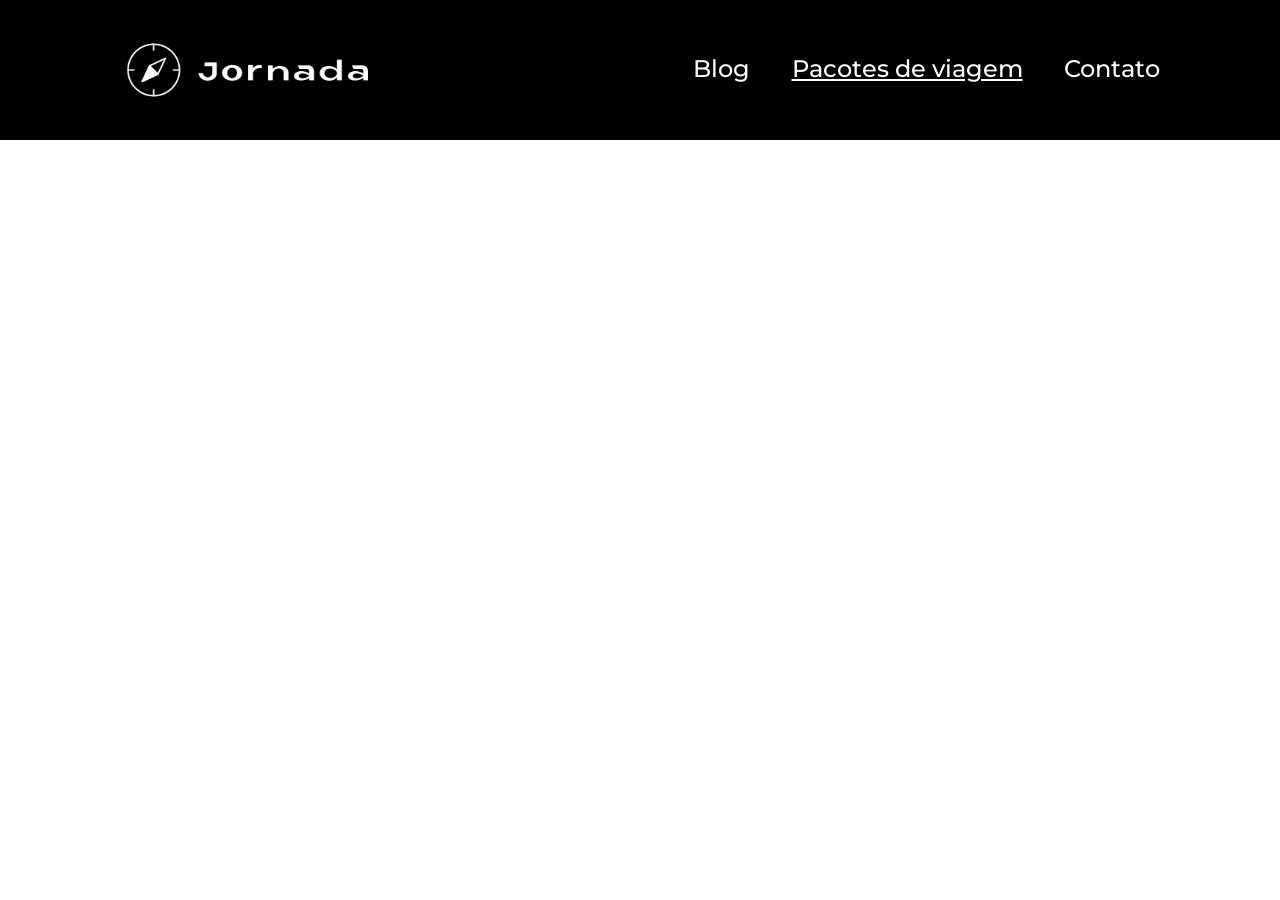
==== pacotes.html @ 5334e948 "adiciona html e header do pacotes de viagens" ====
<!doctype html>
<html lang="pt-br">

<head>
  <meta charset="UTF-8" />
  <meta name="viewport" content="width=device-width, initial-scale=1.0" />
  <meta name="description" content="Jornada Viagens, uma agência apaixonada por criar viagens inesquecíveis">
  <meta name="og:title" content="Jornada Viagens">
  <meta name="og:description" content="Jornada Viagens, uma agência apaixonada por criar viagens inesquecíveis">
  <meta name="og:image" content="https://cdbr4zil.github.io/jornada-viagens/img/logo-jornada-tagline.png">
  <meta name="og:type" content="website">
  <meta name="og:url" content="https://cdbr4zil.github.io/jornada-viagens/">
  <link rel="icon" href="favicon.svg" type="xml/svg" />
  <link rel="stylesheet" href="css/style.css" />
  <title>Jornada Viagens</title>
</head>
<body>
    <header>
    <a class="logo" href="index.html" title="Voltar para a página inicial">
      <img class="img-mobile" src="img/bussola-branca-jornada.svg"
        alt="Bussola do logo Jornada Viagens na cor branca" />
      <img class="img-desktop" src="img/logo-branco-jornada-viagem.svg" alt="Logo Jornada Viagens na cor branca" />
    </a>
    <div class="navigation-menu">
      <label for="menu">
        <img src="img/menu.svg" alt="menu" />
      </label>
      <!--Esse input pode ser substituido depois por JS-->
      <input id="menu" type="checkbox" hidden />
      <nav>
        <ul class="list-link">
          <li>
            <a href="blog.html" target="_blank" title="Acessar Blog">Blog</a>
          </li>
          <li>
            <a class="pacotes" href="pacotes.html" target="_blank" title="Acessar Pacotes de Viagem">Pacotes de viagem</a>
          </li>
          <li>
            <a href="contato.html" target="_blank" title="Acessar Contato">Contato</a>
          </li>
        </ul>
      </nav>
    </div>
  </header>
</body>
</html>
---- css/style.css ----
@import url(global.css);
@import url(header.css);
@import url(hero.css);
@import url(offers.css);
@import url(category.css);
@import url(destionation.css);
@import url(payments.css);
@import url(testimonials.css);
@import url(footer.css);
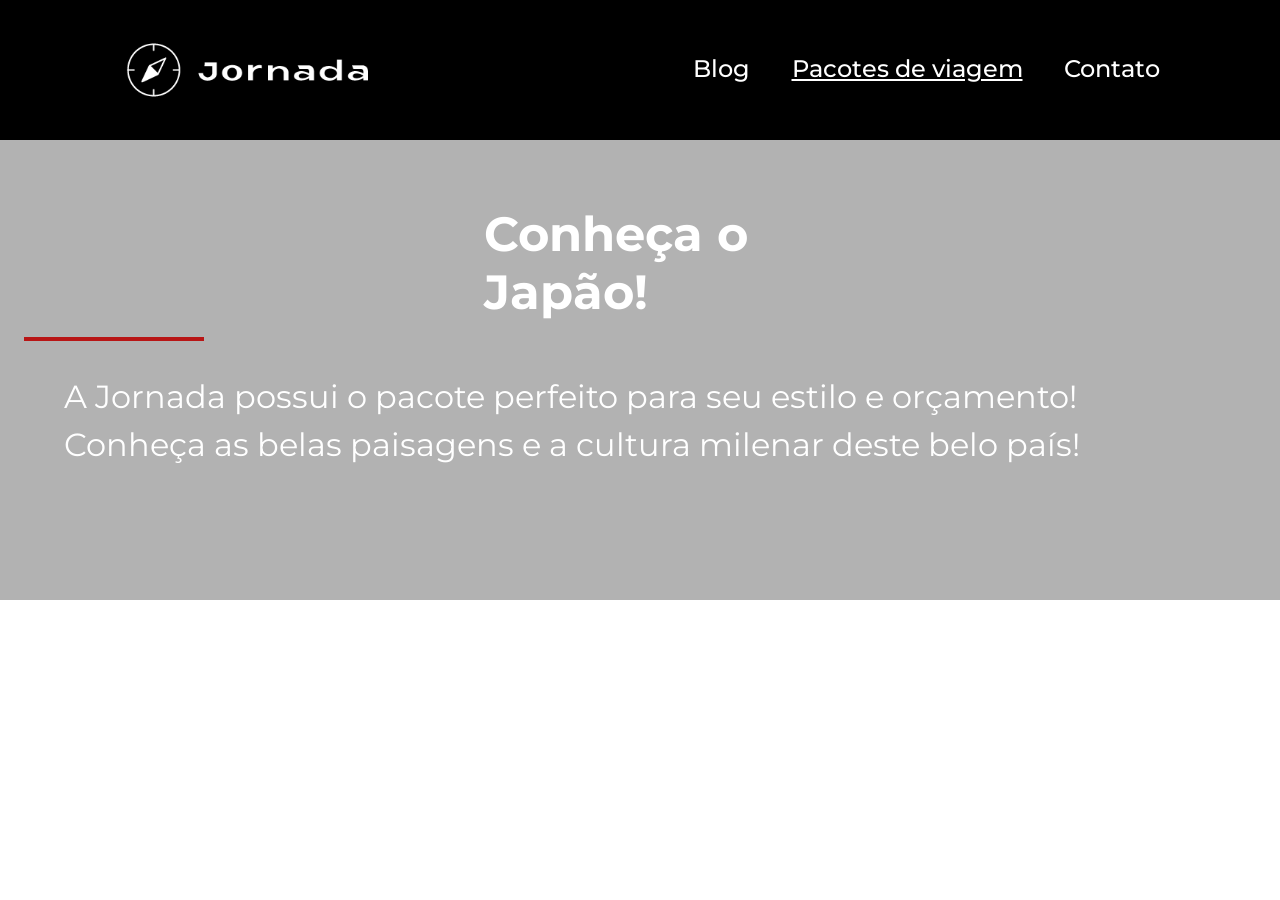
==== commit f97385a8: "finaliza o hero pa pagina de pacotes" ====
--- a/pacotes.html
+++ b/pacotes.html
@@ -2,45 +2,62 @@
 <html lang="pt-br">
 
 <head>
-  <meta charset="UTF-8" />
-  <meta name="viewport" content="width=device-width, initial-scale=1.0" />
-  <meta name="description" content="Jornada Viagens, uma agência apaixonada por criar viagens inesquecíveis">
-  <meta name="og:title" content="Jornada Viagens">
-  <meta name="og:description" content="Jornada Viagens, uma agência apaixonada por criar viagens inesquecíveis">
-  <meta name="og:image" content="https://cdbr4zil.github.io/jornada-viagens/img/logo-jornada-tagline.png">
-  <meta name="og:type" content="website">
-  <meta name="og:url" content="https://cdbr4zil.github.io/jornada-viagens/">
-  <link rel="icon" href="favicon.svg" type="xml/svg" />
-  <link rel="stylesheet" href="css/style.css" />
-  <title>Jornada Viagens</title>
+    <meta charset="UTF-8" />
+    <meta name="viewport" content="width=device-width, initial-scale=1.0" />
+    <meta name="description" content="Jornada Viagens, uma agência apaixonada por criar viagens inesquecíveis">
+    <meta name="og:title" content="Jornada Viagens">
+    <meta name="og:description" content="Jornada Viagens, uma agência apaixonada por criar viagens inesquecíveis">
+    <meta name="og:image" content="https://cdbr4zil.github.io/jornada-viagens/img/logo-jornada-tagline.png">
+    <meta name="og:type" content="website">
+    <meta name="og:url" content="https://cdbr4zil.github.io/jornada-viagens/">
+    <link rel="icon" href="favicon.svg" type="xml/svg" />
+    <link rel="stylesheet" href="css/style.css" />
+    <title>Jornada Viagens</title>
 </head>
+
 <body>
     <header>
-    <a class="logo" href="index.html" title="Voltar para a página inicial">
-      <img class="img-mobile" src="img/bussola-branca-jornada.svg"
-        alt="Bussola do logo Jornada Viagens na cor branca" />
-      <img class="img-desktop" src="img/logo-branco-jornada-viagem.svg" alt="Logo Jornada Viagens na cor branca" />
-    </a>
-    <div class="navigation-menu">
-      <label for="menu">
-        <img src="img/menu.svg" alt="menu" />
-      </label>
-      <!--Esse input pode ser substituido depois por JS-->
-      <input id="menu" type="checkbox" hidden />
-      <nav>
-        <ul class="list-link">
-          <li>
-            <a href="blog.html" target="_blank" title="Acessar Blog">Blog</a>
-          </li>
-          <li>
-            <a class="pacotes" href="pacotes.html" target="_blank" title="Acessar Pacotes de Viagem">Pacotes de viagem</a>
-          </li>
-          <li>
-            <a href="contato.html" target="_blank" title="Acessar Contato">Contato</a>
-          </li>
-        </ul>
-      </nav>
-    </div>
-  </header>
+        <a class="logo" href="index.html" title="Voltar para a página inicial">
+            <img class="img-mobile" src="img/bussola-branca-jornada.svg"
+                alt="Bussola do logo Jornada Viagens na cor branca" />
+            <img class="img-desktop" src="img/logo-branco-jornada-viagem.svg"
+                alt="Logo Jornada Viagens na cor branca" />
+        </a>
+        <div class="navigation-menu">
+            <label for="menu">
+                <img src="img/menu.svg" alt="menu" />
+            </label>
+            <!--Esse input pode ser substituido depois por JS-->
+            <input id="menu" type="checkbox" hidden />
+            <nav>
+                <ul class="list-link">
+                    <li>
+                        <a href="blog.html" target="_blank" title="Acessar Blog">Blog</a>
+                    </li>
+                    <li>
+                        <a class="pacotes" href="pacotes.html" target="_blank" title="Acessar Pacotes de Viagem">Pacotes
+                            de viagem</a>
+                    </li>
+                    <li>
+                        <a href="contato.html" target="_blank" title="Acessar Contato">Contato</a>
+                    </li>
+                </ul>
+            </nav>
+        </div>
+    </header>
+    <section class="hero">
+        <div class="img-hero pacotes">
+            <div class="title-section pacotes">
+                <h1>Conheça o Japão!</h1>
+                <hr />
+            </div>
+            <h2 class="h2-hero pacotes">
+                A Jornada possui o pacote perfeito para seu estilo e orçamento! Conheça as belas paisagens e a cultura
+                milenar deste belo país!
+            </h2>
+        </div>
+
+    </section>
 </body>
+
 </html>
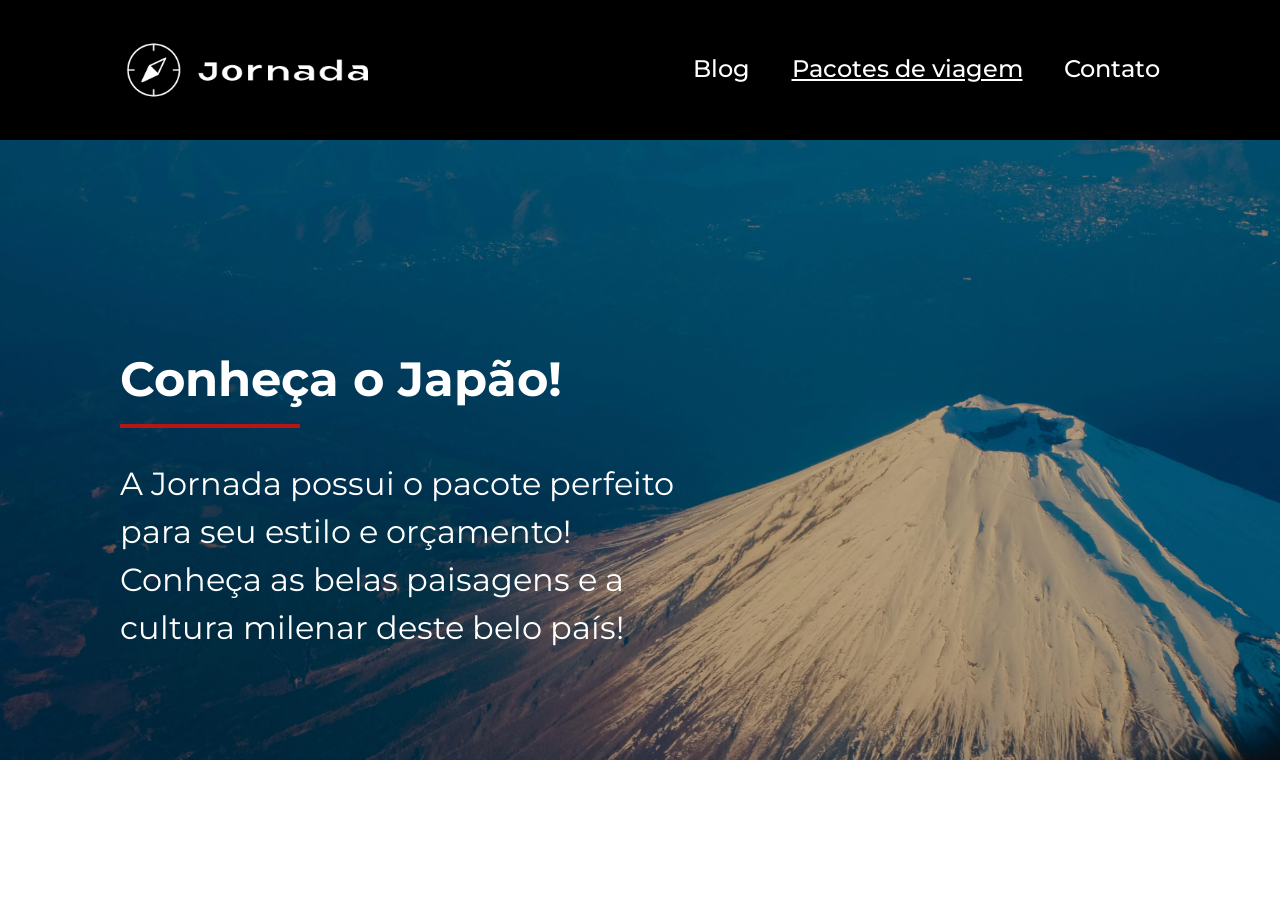
==== commit e30e2859: "arruma o hero em telas maiores" ====
--- a/pacotes.html
+++ b/pacotes.html
@@ -45,18 +45,17 @@
             </nav>
         </div>
     </header>
-    <section class="hero">
-        <div class="img-hero pacotes">
-            <div class="title-section pacotes">
+    <section class="hero pacotes">
+        <div class="img-hero">
+            <div class="title-section">
                 <h1>Conheça o Japão!</h1>
                 <hr />
             </div>
-            <h2 class="h2-hero pacotes">
+            <h2 class="h2-hero">
                 A Jornada possui o pacote perfeito para seu estilo e orçamento! Conheça as belas paisagens e a cultura
                 milenar deste belo país!
             </h2>
         </div>
-
     </section>
 </body>
 
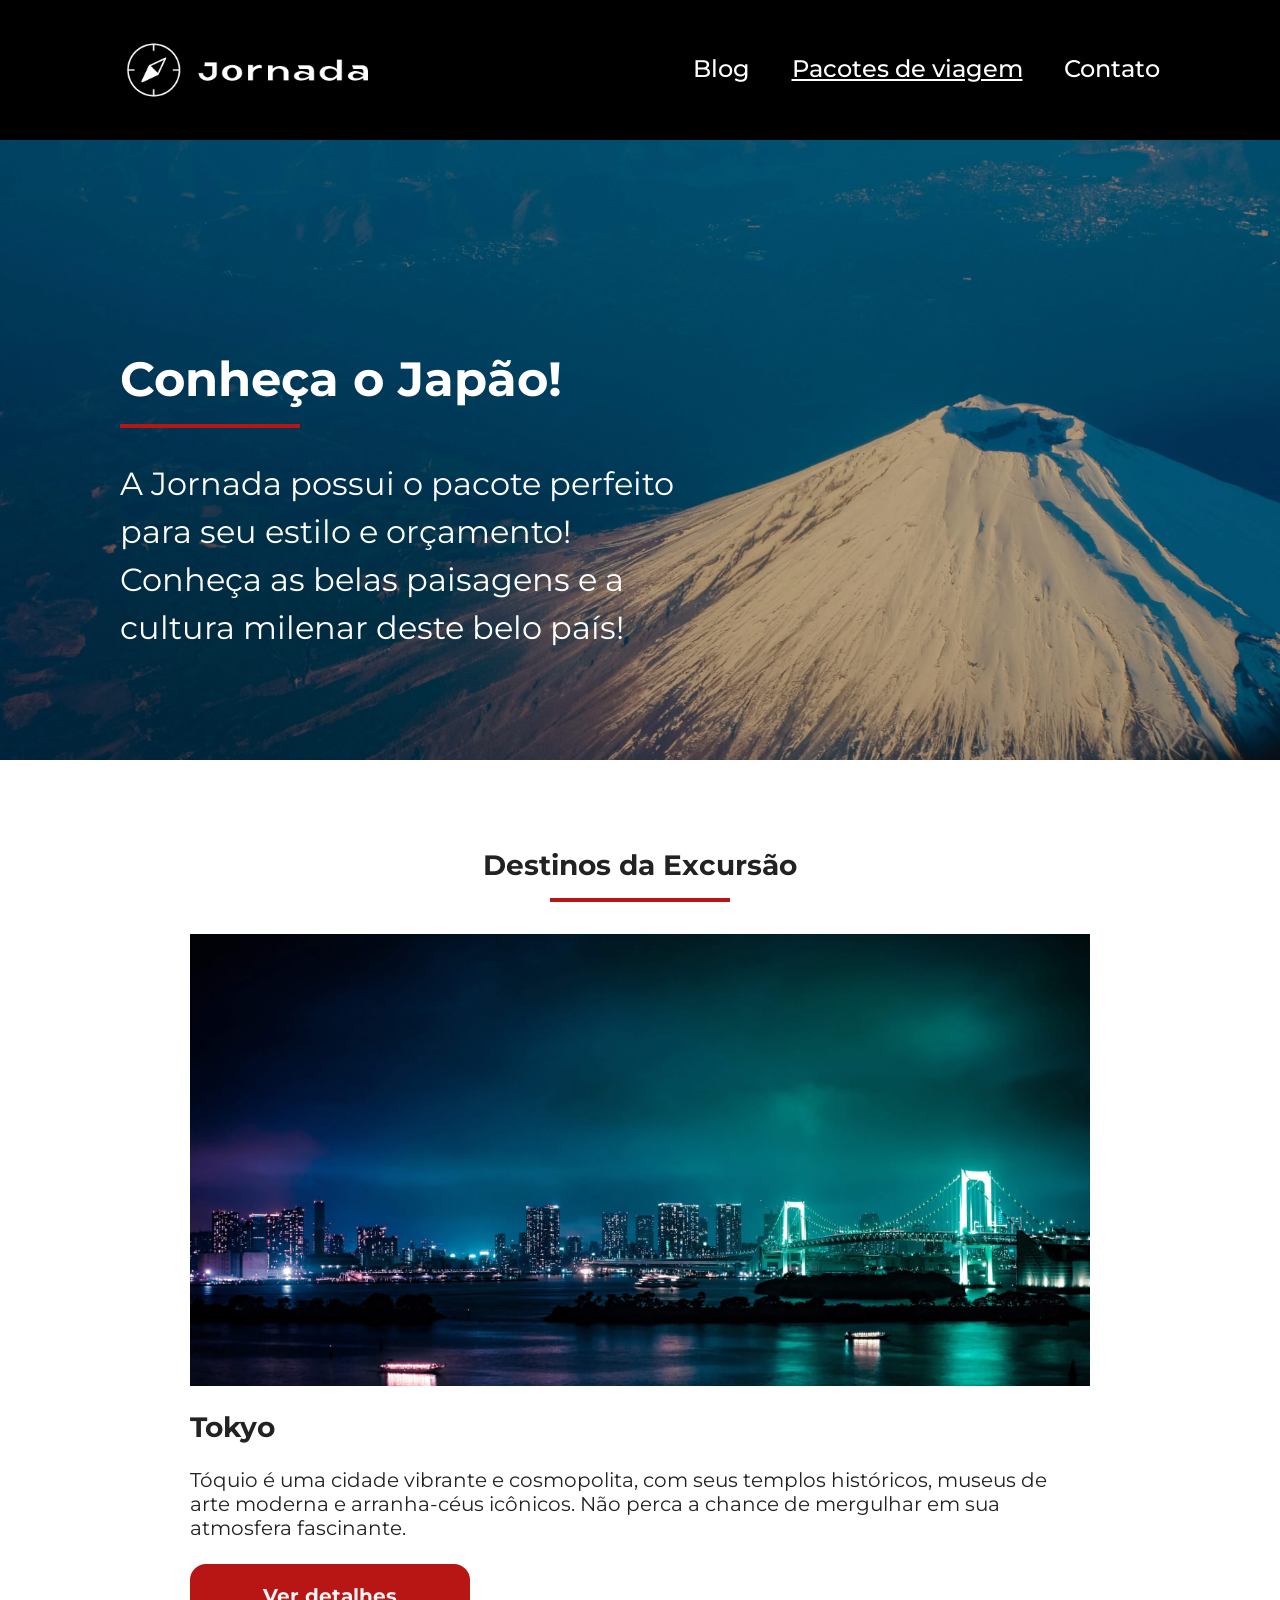
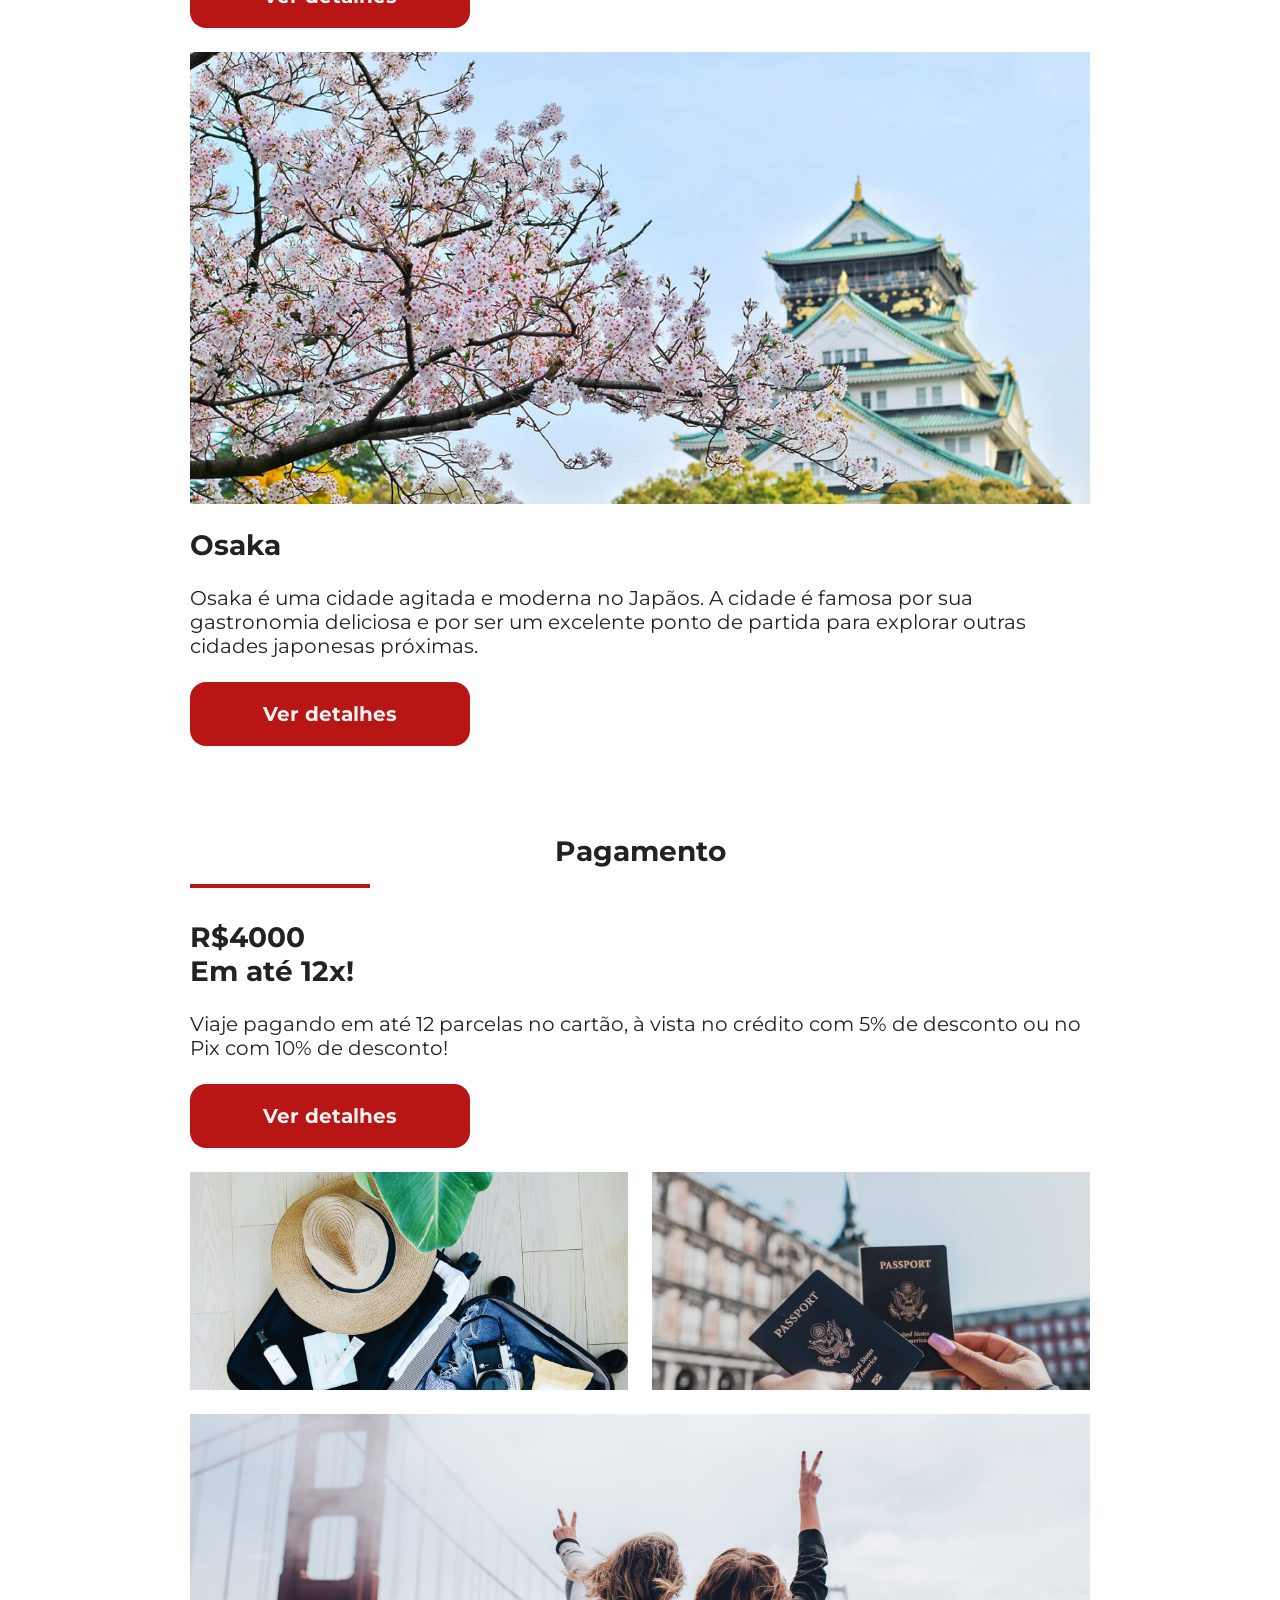
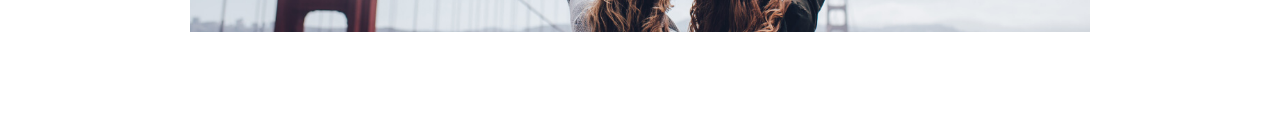
==== commit b3a2d035: "teste" ====
--- a/pacotes.html
+++ b/pacotes.html
@@ -57,6 +57,63 @@
             </h2>
         </div>
     </section>
+    <section class="destination">
+        <div class="title-section">
+            <h2>Destinos da Excursão</h2>
+            <hr />
+        </div>
+        <div class="item-destination">
+            <article class="item">
+                <header>
+                    <div class="img-destination tokyo"></div>
+                    <h3 class="title-content">Tokyo</h3>
+                </header>
+                <p class="text-content">Tóquio é uma cidade vibrante e cosmopolita, com seus templos históricos, museus
+                    de
+                    arte
+                    moderna e arranha-céus icônicos. Não perca a chance de mergulhar em sua atmosfera fascinante.</p>
+                <footer>
+                    <a href="#" class="button">Ver detalhes</a>
+                </footer>
+            </article>
+            <article class="item">
+                <header>
+                    <div class="img-destination osaka"></div>
+                    <h3 class="title-content">Osaka</h3>
+                </header>
+                <p class="text-content">Osaka é uma cidade agitada e moderna no Japãos. A cidade é famosa por sua
+                    gastronomia
+                    deliciosa e por ser um excelente ponto de partida para explorar outras cidades japonesas próximas.
+                </p>
+                <footer>
+                    <a href="#" class="button">Ver detalhes</a>
+                </footer>
+            </article>
+        </div>
+
+        </div>
+    </section>
+    <section class="payments pacotes">
+        <div class="title-section">
+            <h2>Pagamento</h2>
+            <hr />
+        </div>
+        <div class="content-container">
+            <div class="text-container">
+                <h3 class="title-content">R$4000 <br> Em até 12x!</h3>
+                <p class="text-content">Viaje pagando em até 12 parcelas no cartão, à vista no crédito com 5% de
+                    desconto ou
+                    no
+                    Pix com 10% de desconto! </p>
+            </div>
+            <a href="#" class="button" target="_blank">Ver detalhes</a>
+            <div class="img-gallery">
+                <div class="img first"></div>
+                <div class="img second"></div>
+                <div class="img thirdy colspan-2"></div>
+            </div>
+        </div>
+    </section>
 </body>
 
 </html>
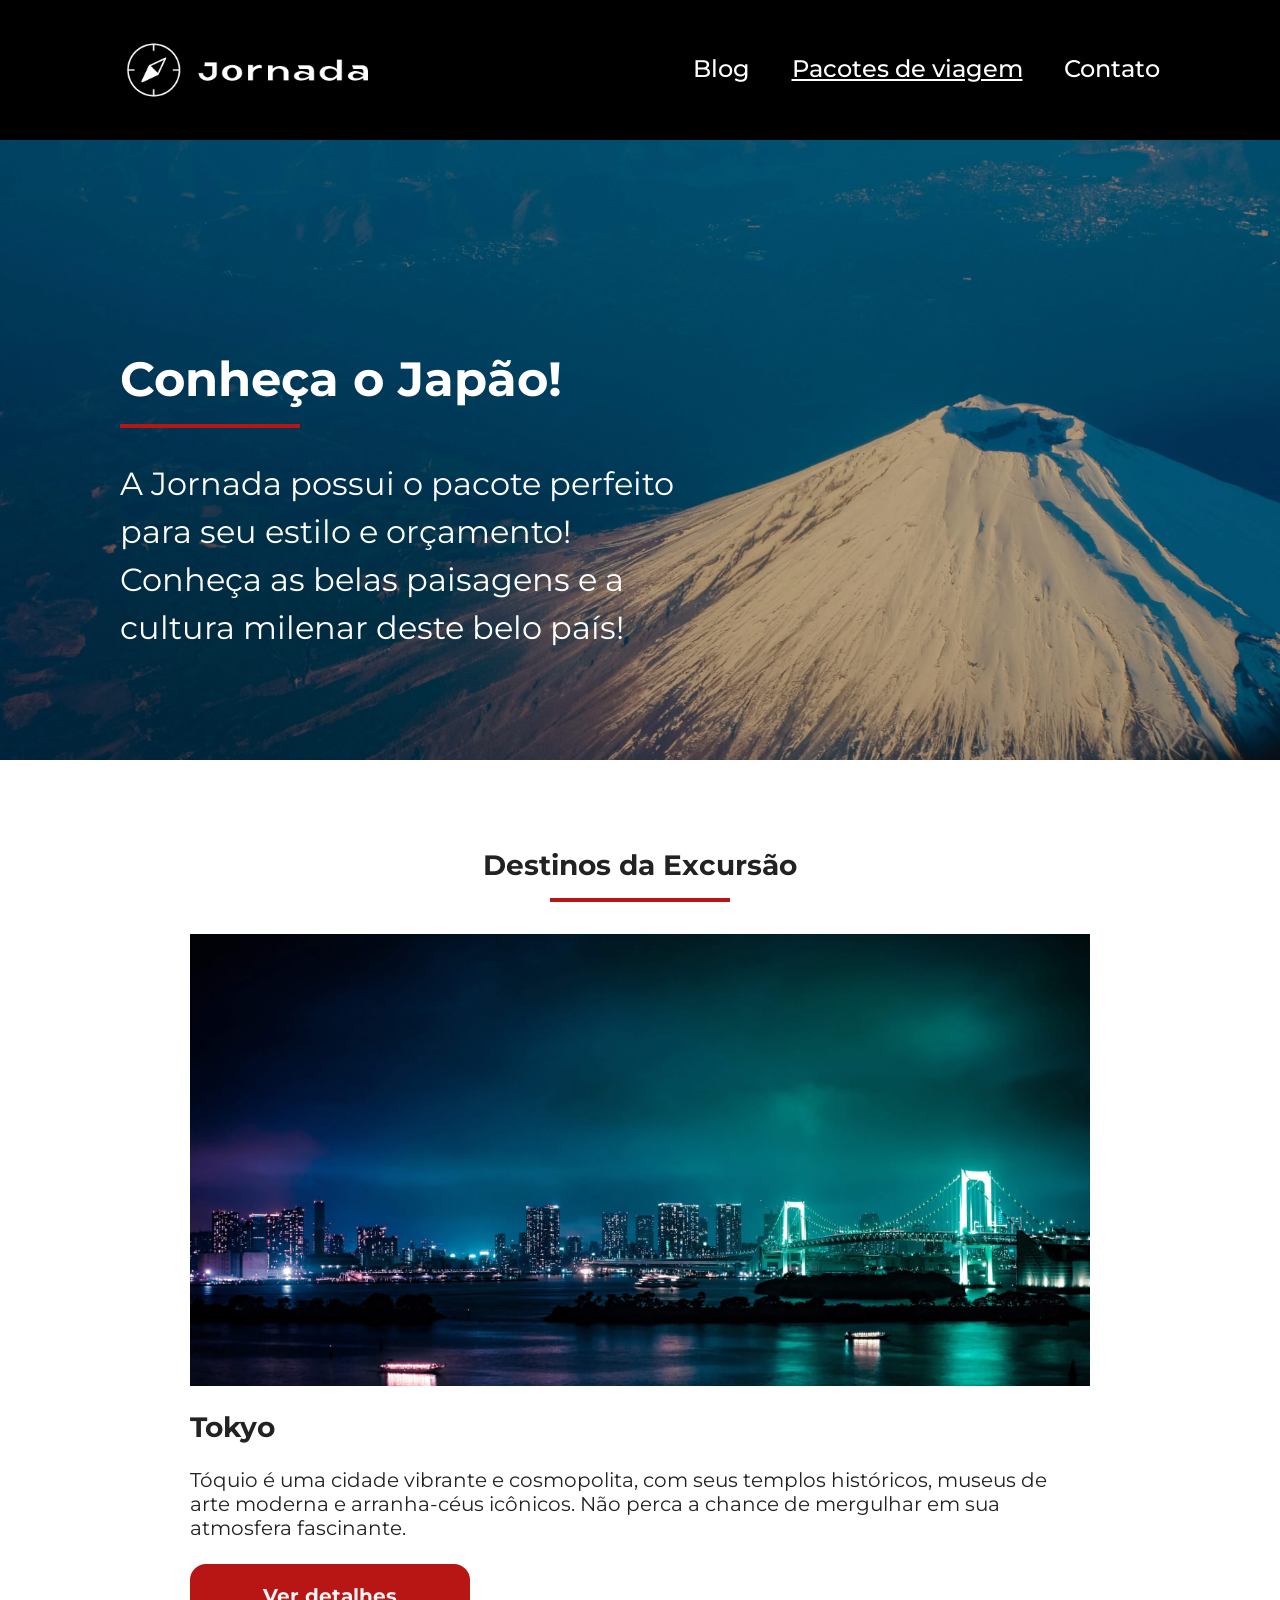
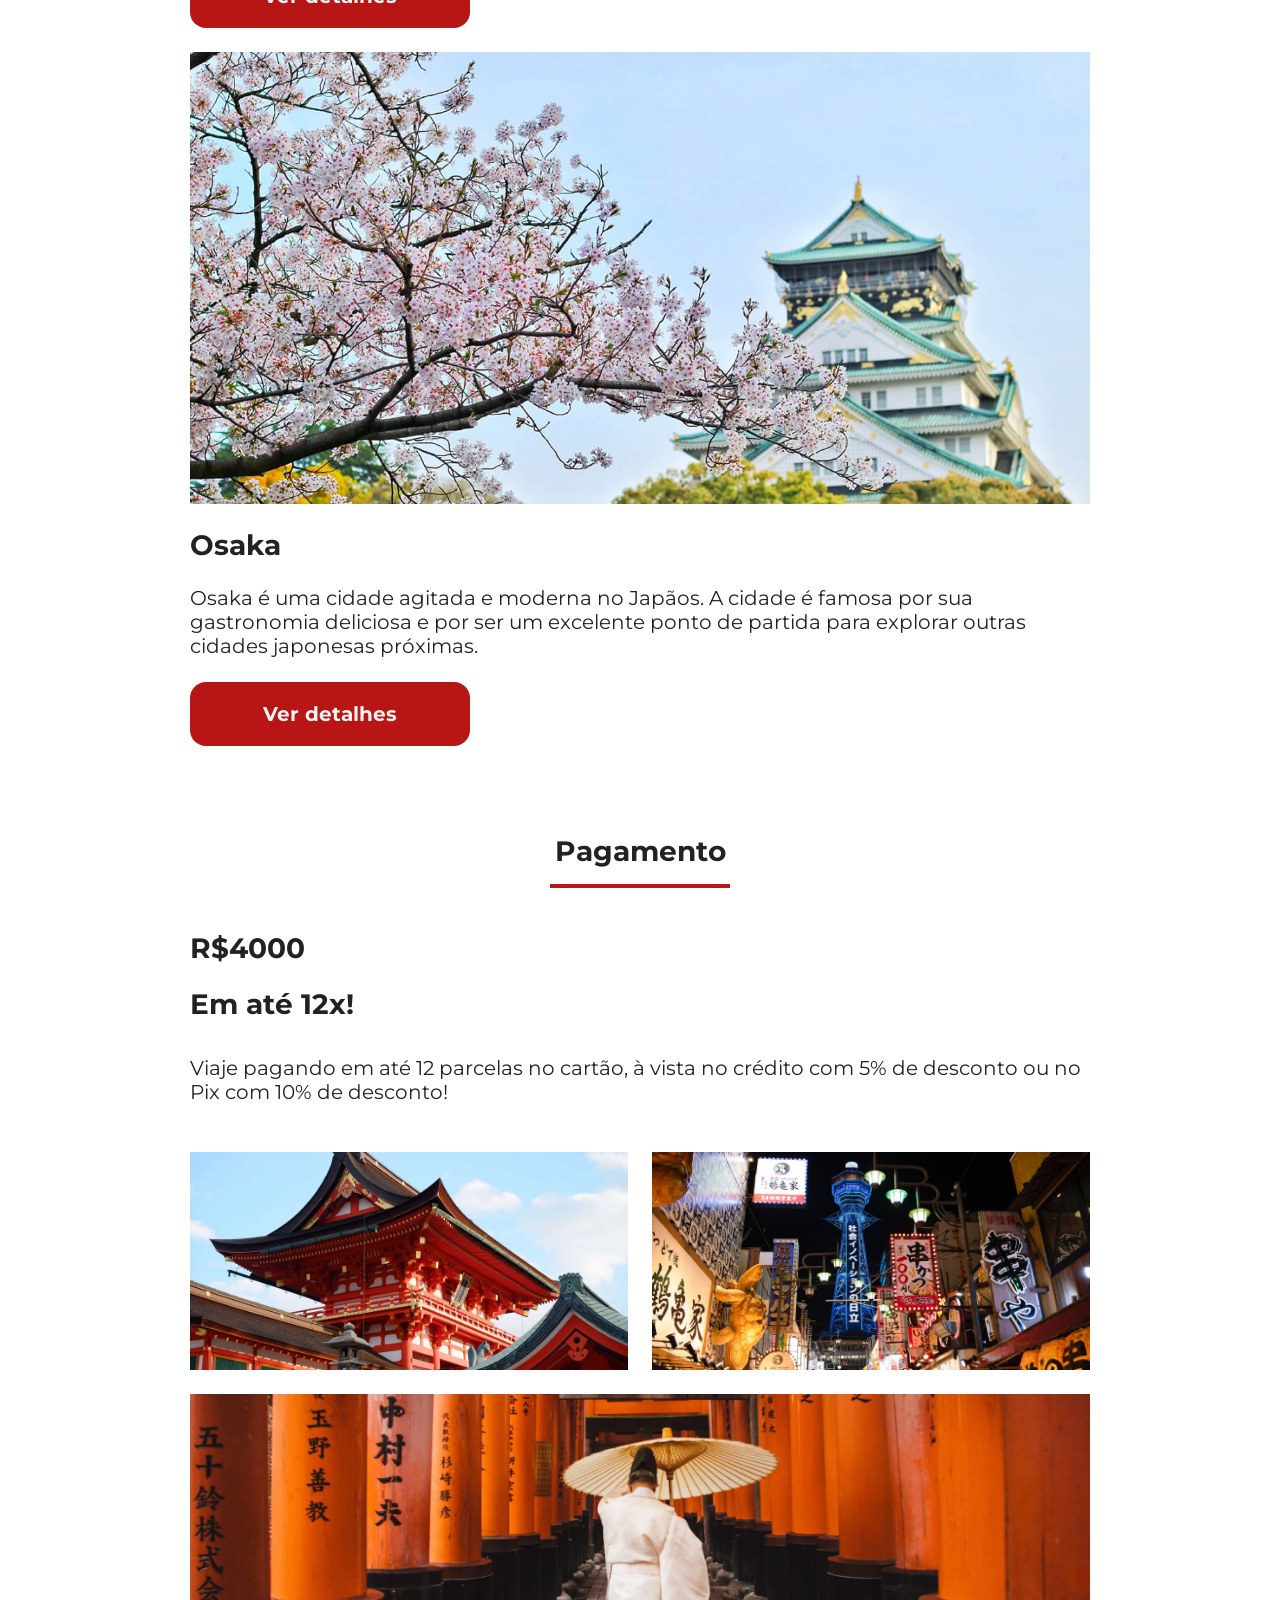
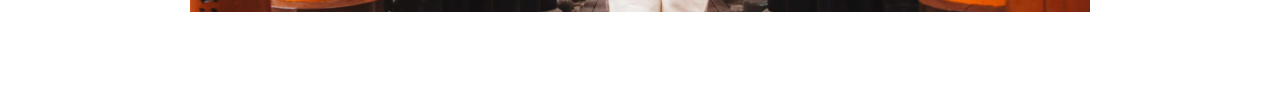
==== commit d22df2b9: "finaliza a aba de pagamentos na pagina de pacotes" ====
--- a/pacotes.html
+++ b/pacotes.html
@@ -93,24 +93,23 @@
 
         </div>
     </section>
-    <section class="payments pacotes">
+    <section class="payments">
         <div class="title-section">
             <h2>Pagamento</h2>
             <hr />
         </div>
         <div class="content-container">
             <div class="text-container">
-                <h3 class="title-content">R$4000 <br> Em até 12x!</h3>
+                <h3 class="title-content pacotes">R$4000 Em até 12x!</h3>
                 <p class="text-content">Viaje pagando em até 12 parcelas no cartão, à vista no crédito com 5% de
                     desconto ou
                     no
                     Pix com 10% de desconto! </p>
             </div>
-            <a href="#" class="button" target="_blank">Ver detalhes</a>
             <div class="img-gallery">
-                <div class="img first"></div>
-                <div class="img second"></div>
-                <div class="img thirdy colspan-2"></div>
+                <div class="img first pacotes"></div>
+                <div class="img second pacotes"></div>
+                <div class="img thirdy colspan-2 pacotes"></div>
             </div>
         </div>
     </section>
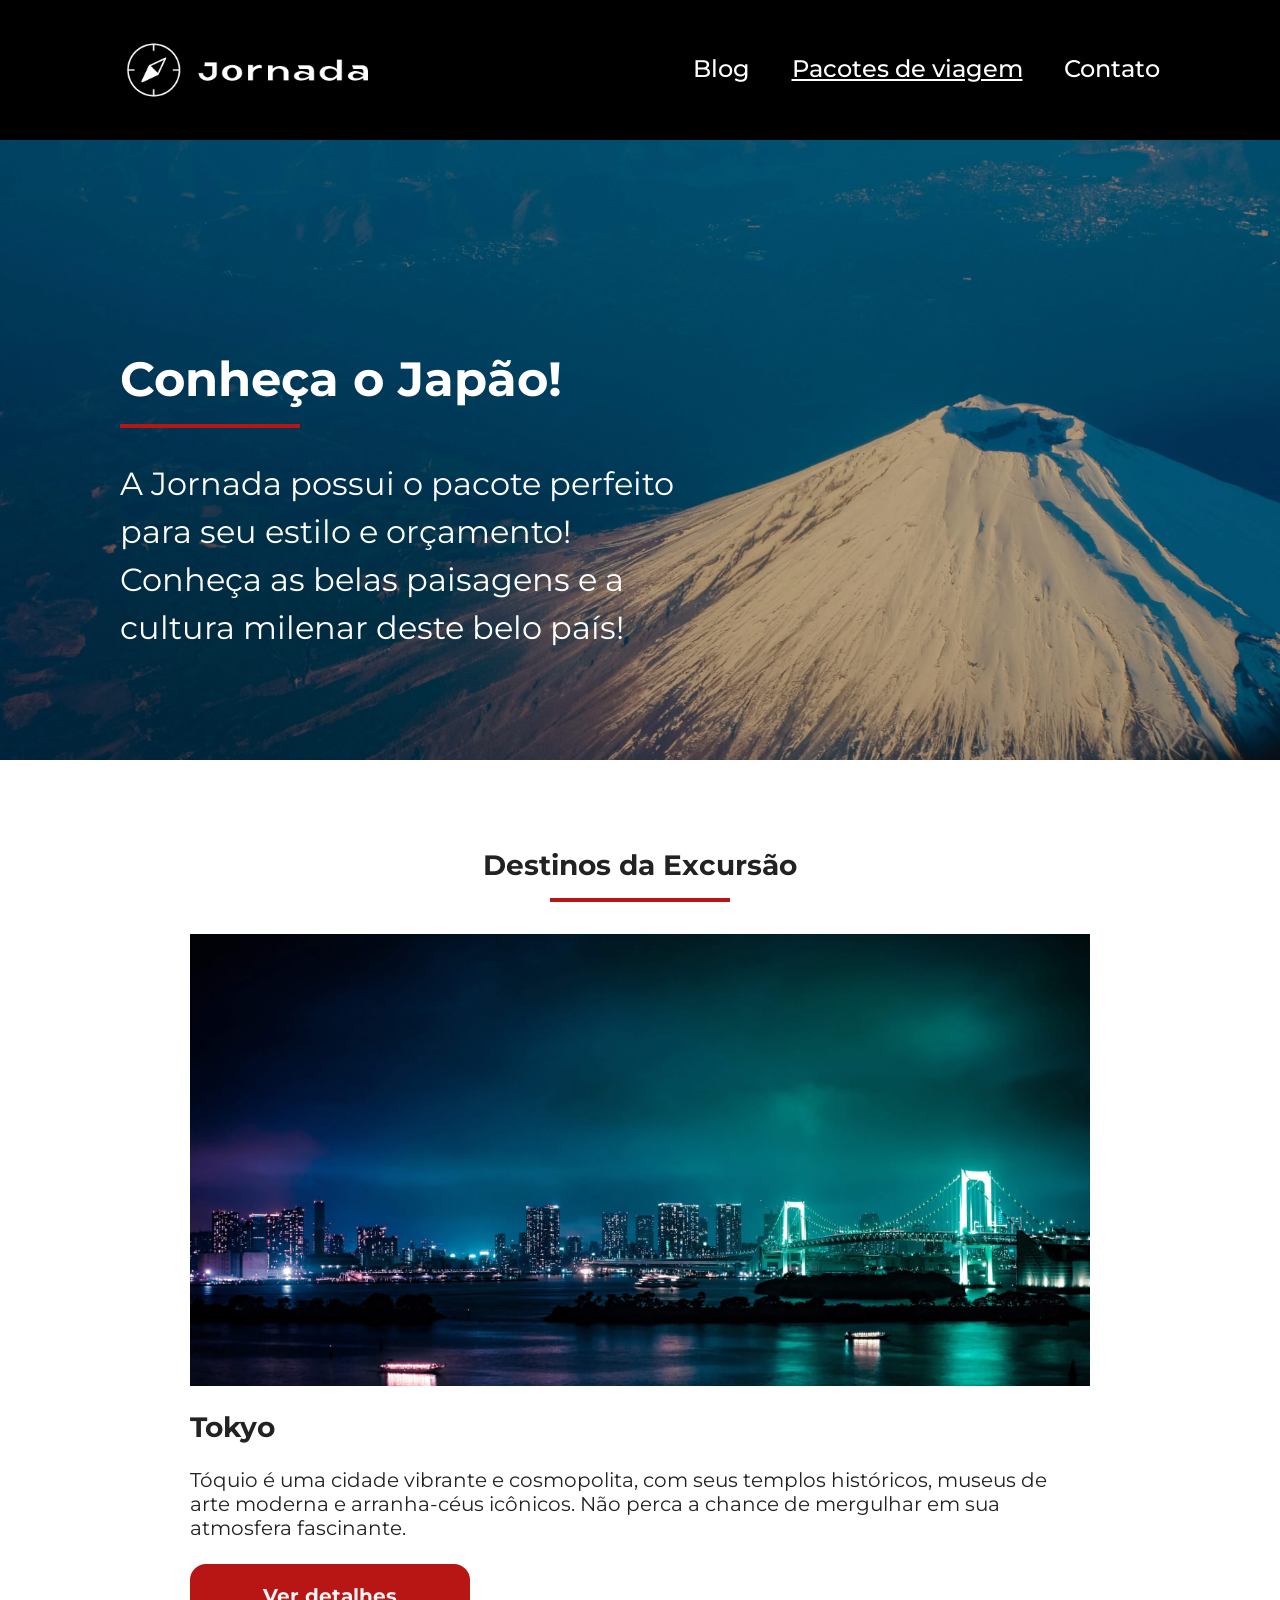
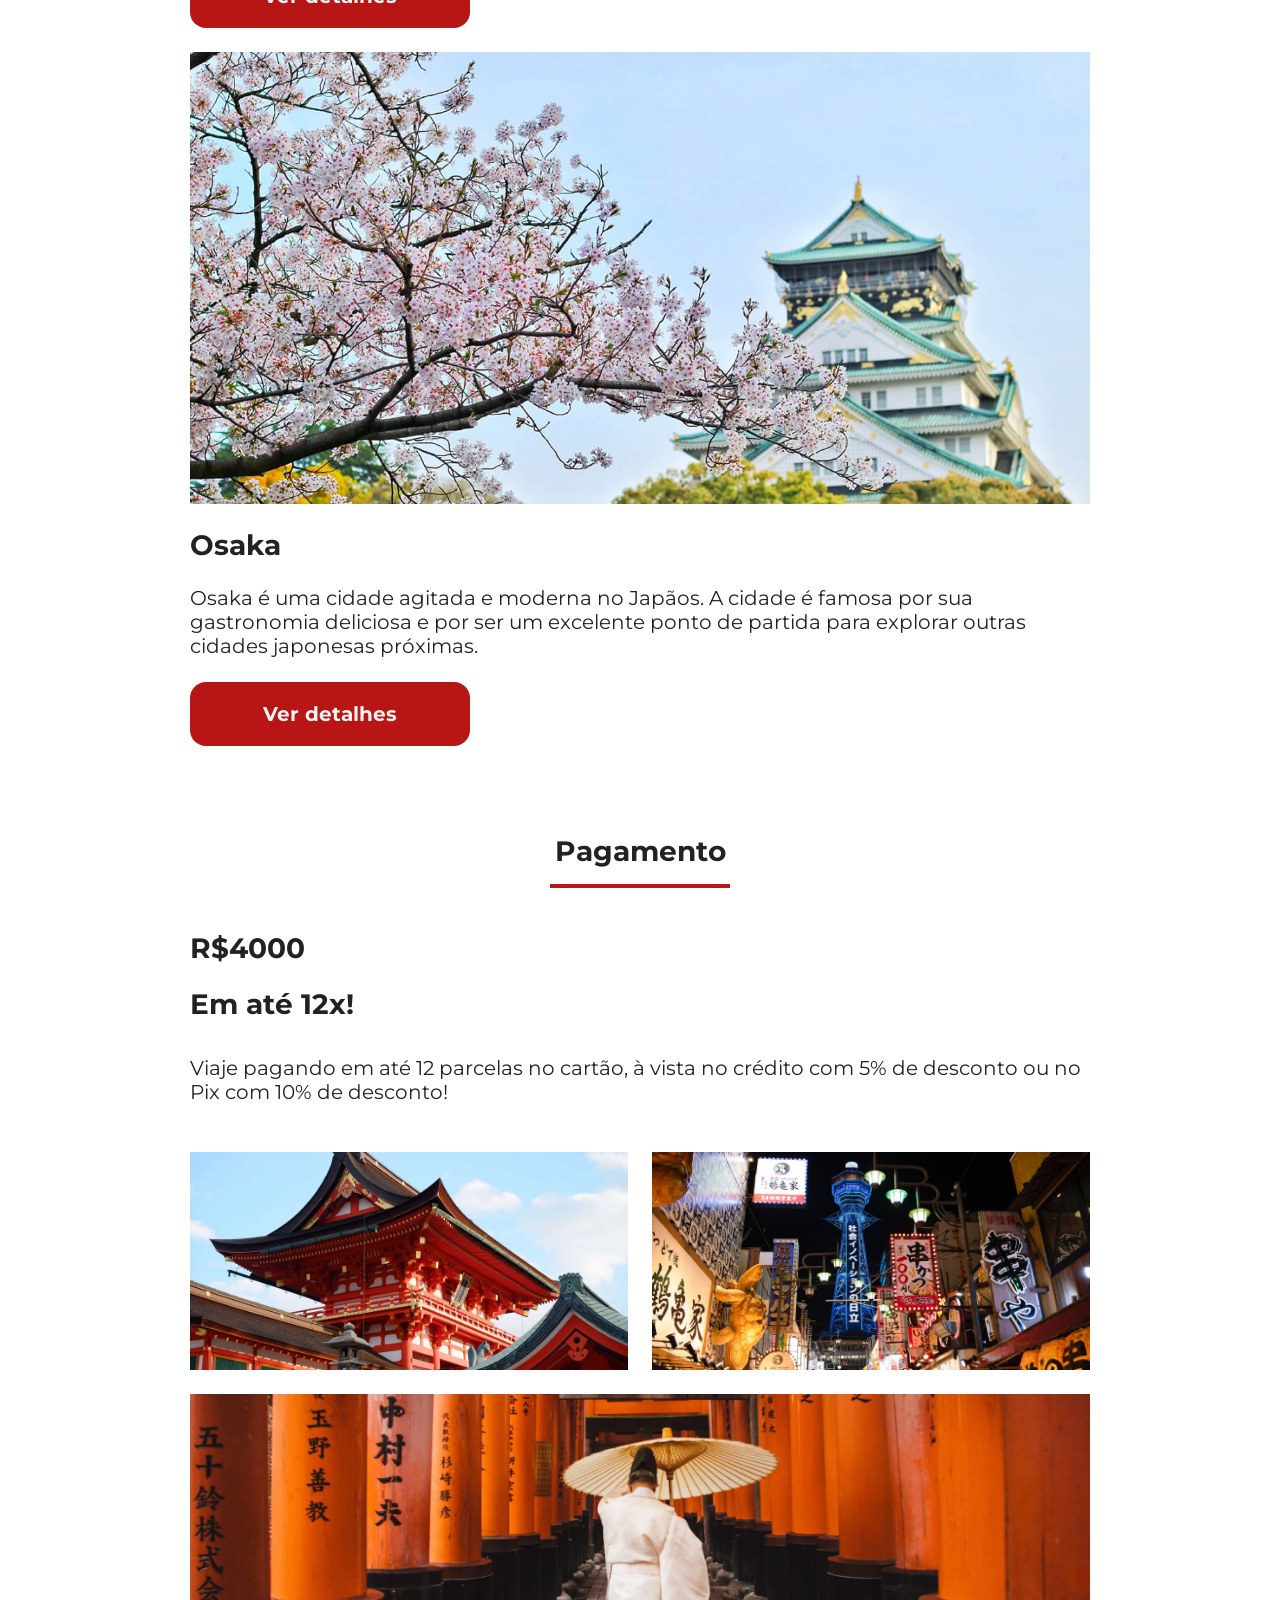
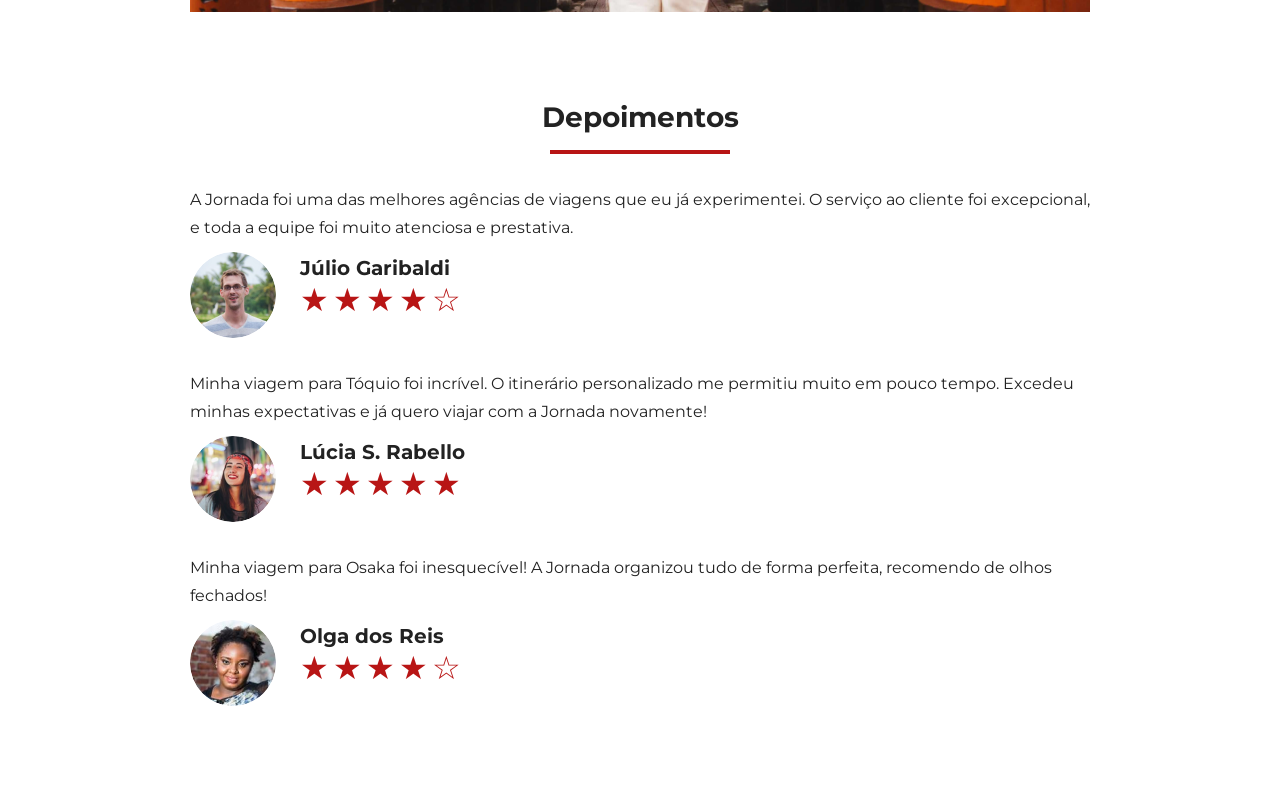
==== commit d22c05e1: "finaliza a parte de depoimentos em pacotes" ====
--- a/pacotes.html
+++ b/pacotes.html
@@ -113,6 +113,69 @@
             </div>
         </div>
     </section>
+    <section class="testimonials">
+      <div class="title-section">
+        <h2>Depoimentos</h2>
+        <hr />
+      </div>
+      <div class="testimonials-container">
+        <article>
+          <header>
+            <p>A Jornada foi uma das melhores agências de viagens que eu já experimentei. O serviço ao cliente foi
+              excepcional, e toda a equipe foi muito atenciosa e prestativa.</p>
+          </header>
+          <footer>
+            <img src="img/img-profile-1-pacotes.svg" alt="imagem de perfil de cliente 1">
+            <div class="profile-content">
+              <h3>Júlio Garibaldi</h3>
+              <div class="rating">
+                <span class="star">★</span>
+                <span class="star">★</span>
+                <span class="star">★</span>
+                <span class="star">★</span>
+                <span class="star">☆</span>
+              </div>
+            </div>
+          </footer>
+        </article>
+        <article>
+          <header>
+            <p>Minha viagem para Tóquio foi incrível. O itinerário personalizado me permitiu muito em pouco tempo. Excedeu minhas expectativas e já quero viajar com a Jornada novamente!</p>
+          </header>
+          <footer>
+            <img src="img/img-profile-2-pacotes.svg" alt="imagem de perfil de cliente 2">
+            <div class="profile-content">
+              <h3>Lúcia S. Rabello</h3>
+              <div class="rating">
+                <span class="star">★</span>
+                <span class="star">★</span>
+                <span class="star">★</span>
+                <span class="star">★</span>
+                <span class="star">★</span>
+              </div>
+            </div>
+          </footer>
+        </article>
+        <article>
+          <header>
+            <p>Minha viagem para Osaka foi inesquecível! A Jornada organizou tudo de forma perfeita, recomendo de olhos fechados!</p>
+          </header>
+          <footer>
+            <img src="img/img-profile-3-pacotes.svg" alt="imagem de perfil de cliente 3">
+            <div class="profile-content">
+              <h3>Olga dos Reis</h3>
+              <div class="rating">
+                <span class="star">★</span>
+                <span class="star">★</span>
+                <span class="star">★</span>
+                <span class="star">★</span>
+                <span class="star">☆</span>
+              </div>
+            </div>
+          </footer>
+        </article>
+      </div>
+    </section>
 </body>
 
 </html>
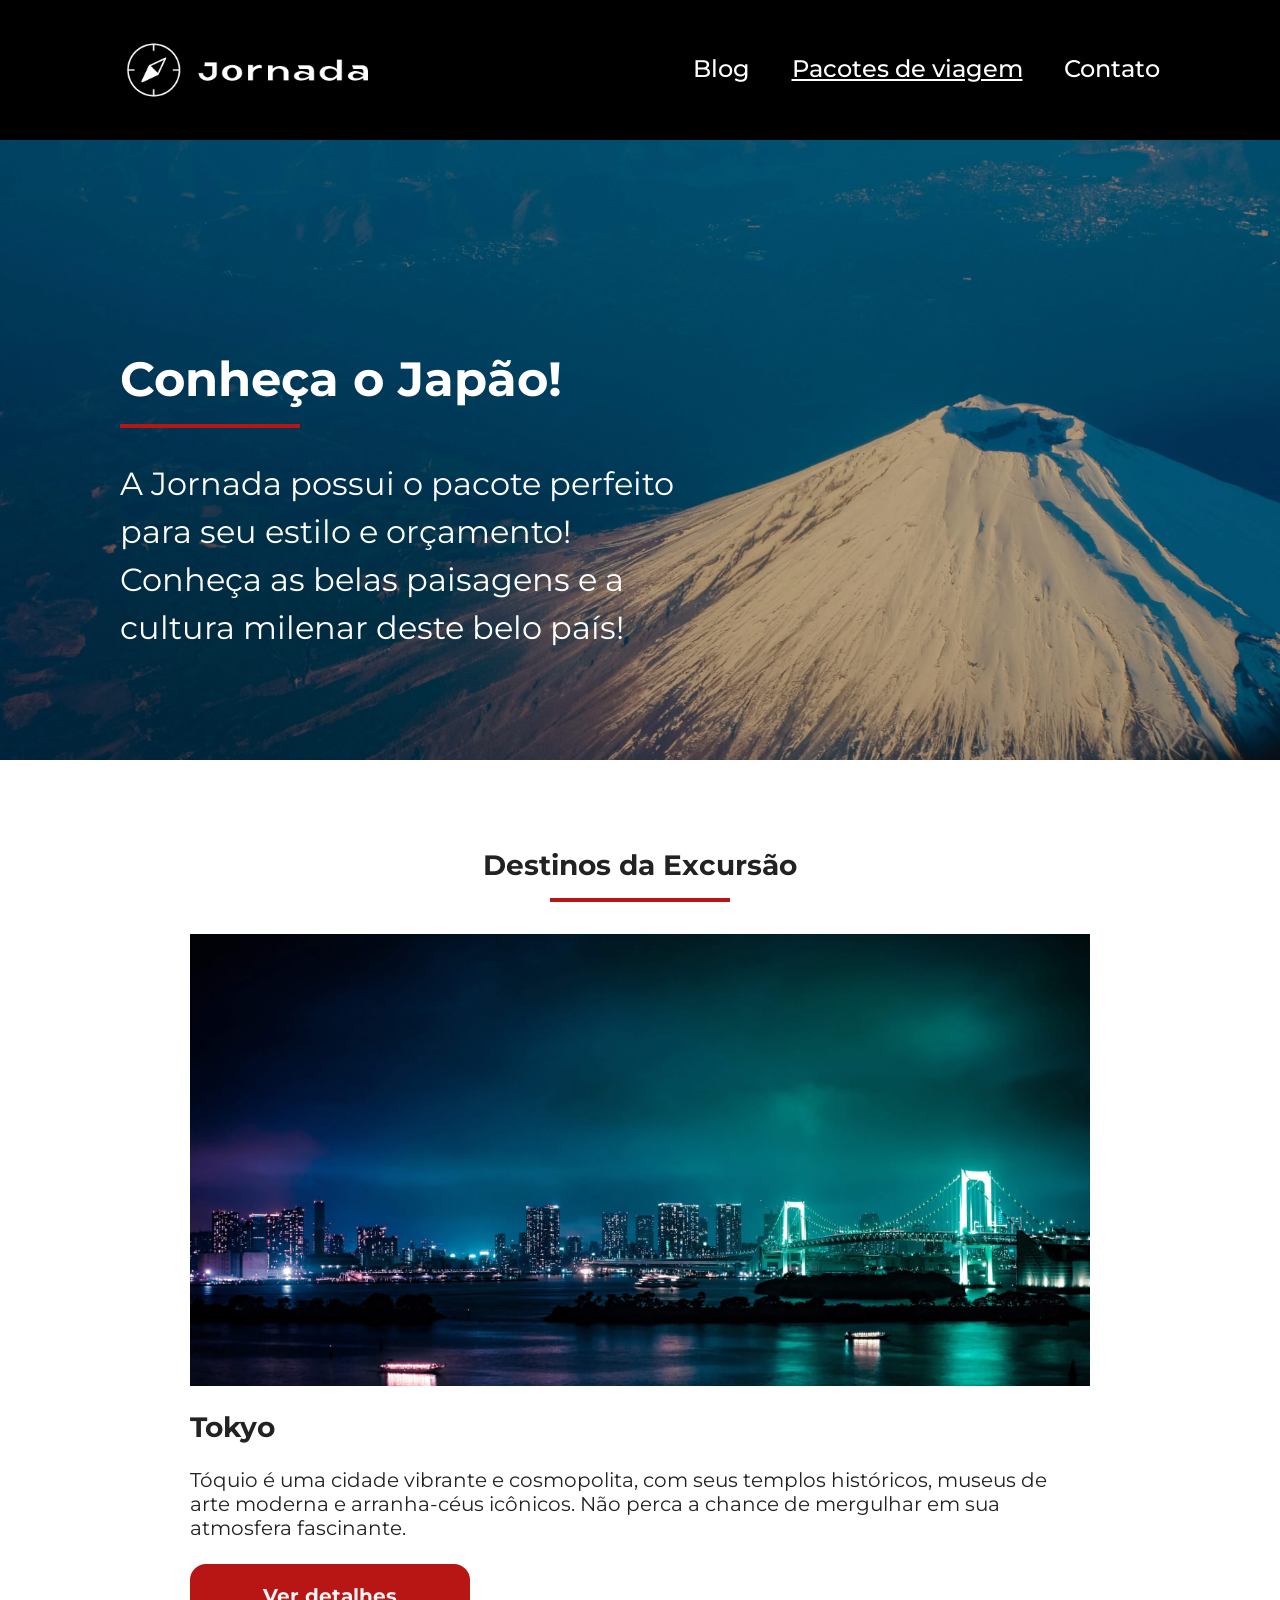
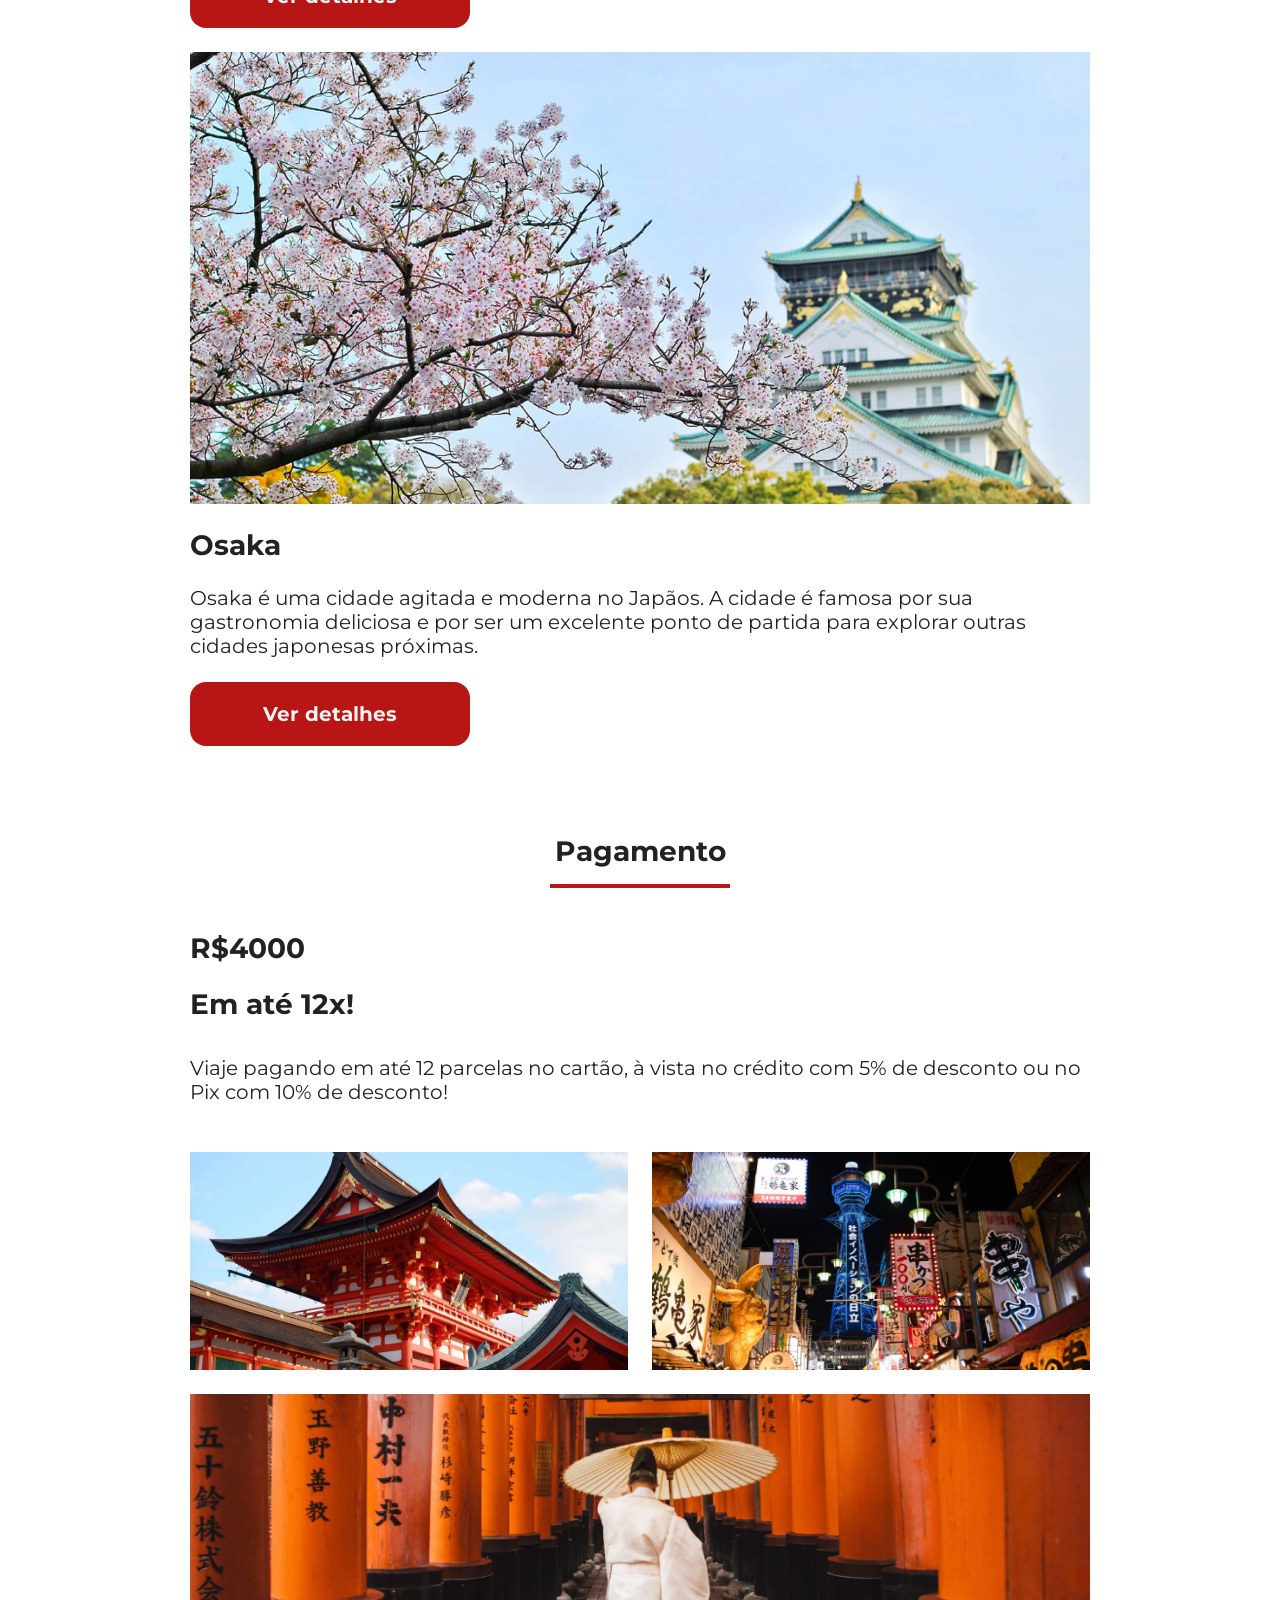
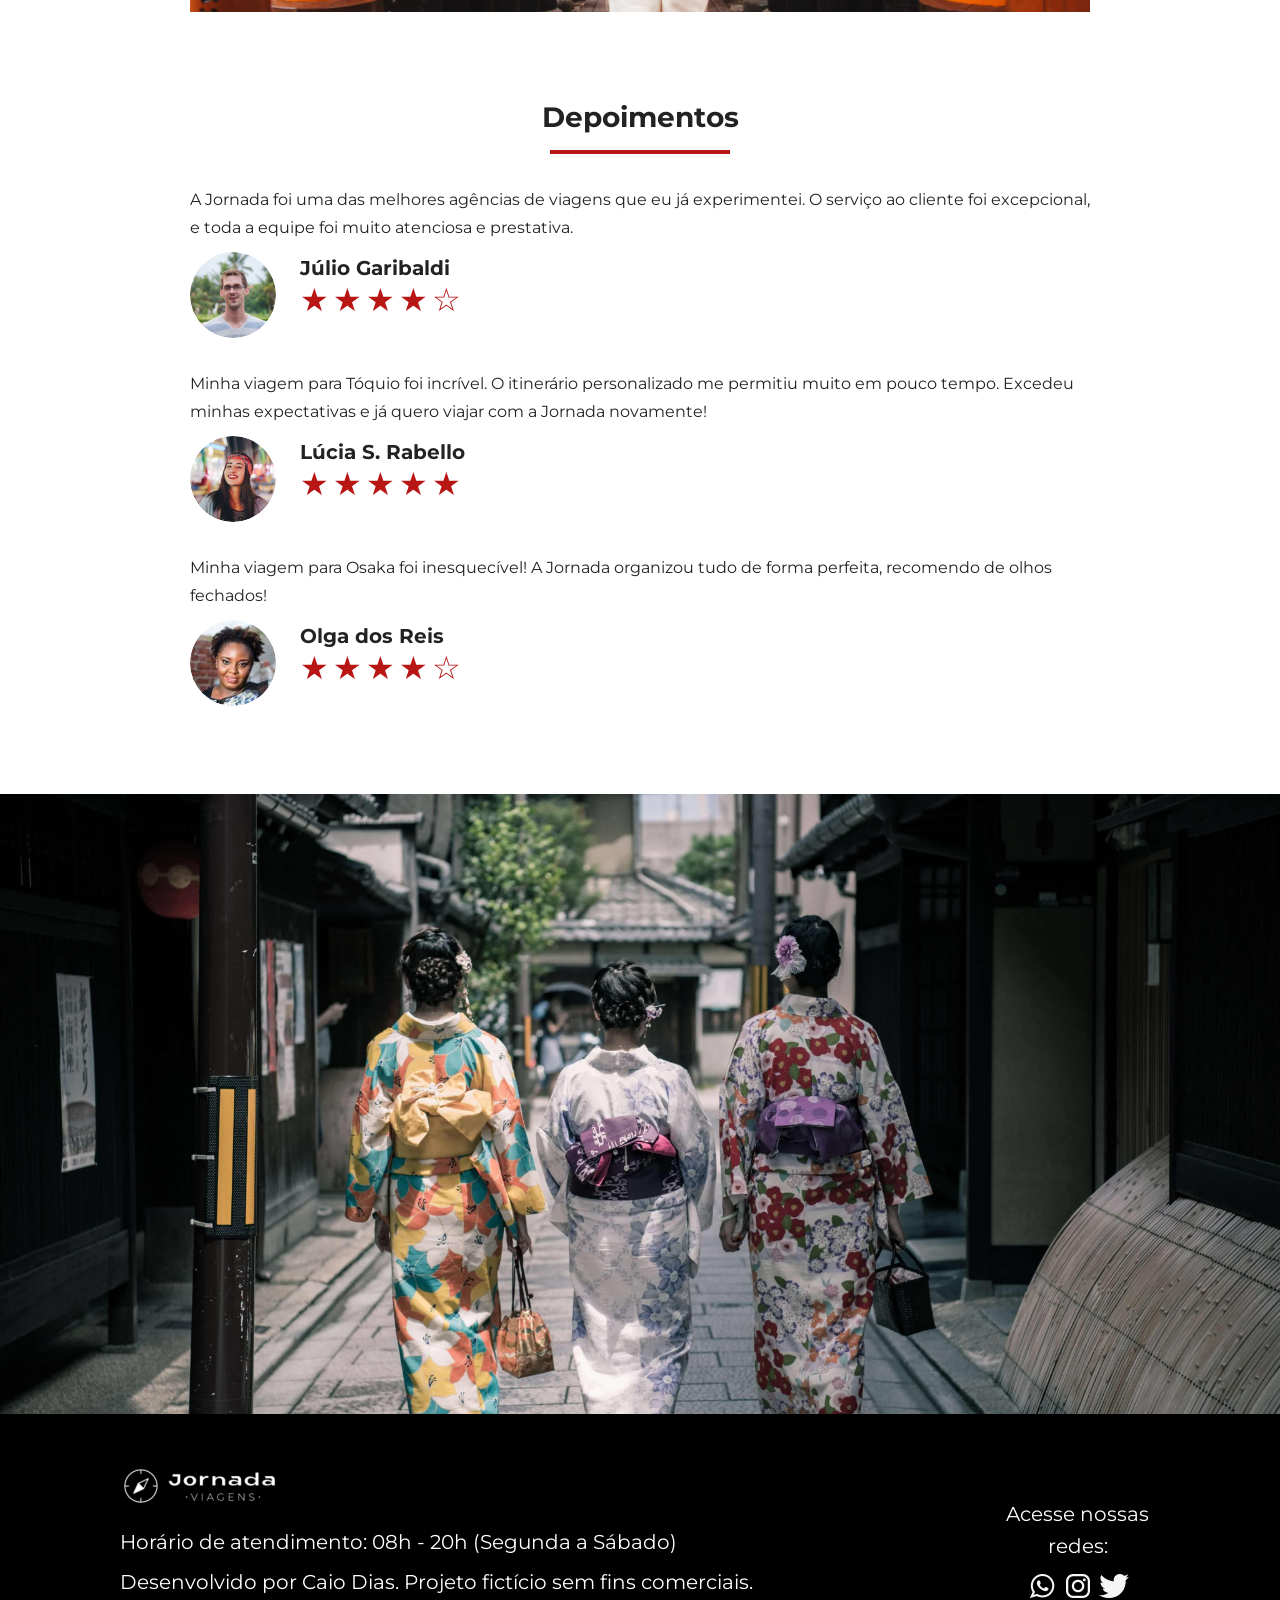
==== commit 7e22614f: "finaliza o footer da pagina pacotes" ====
--- a/pacotes.html
+++ b/pacotes.html
@@ -45,137 +45,170 @@
             </nav>
         </div>
     </header>
-    <section class="hero pacotes">
-        <div class="img-hero">
+    <main>
+        <section class="hero pacotes">
+            <div class="img-hero">
+                <div class="title-section">
+                    <h1>Conheça o Japão!</h1>
+                    <hr />
+                </div>
+                <h2 class="h2-hero">
+                    A Jornada possui o pacote perfeito para seu estilo e orçamento! Conheça as belas paisagens e a
+                    cultura
+                    milenar deste belo país!
+                </h2>
+            </div>
+        </section>
+        <section class="destination">
             <div class="title-section">
-                <h1>Conheça o Japão!</h1>
+                <h2>Destinos da Excursão</h2>
                 <hr />
             </div>
-            <h2 class="h2-hero">
-                A Jornada possui o pacote perfeito para seu estilo e orçamento! Conheça as belas paisagens e a cultura
-                milenar deste belo país!
-            </h2>
-        </div>
+            <div class="item-destination">
+                <article class="item">
+                    <header>
+                        <div class="img-destination tokyo"></div>
+                        <h3 class="title-content">Tokyo</h3>
+                    </header>
+                    <p class="text-content">Tóquio é uma cidade vibrante e cosmopolita, com seus templos históricos,
+                        museus
+                        de
+                        arte
+                        moderna e arranha-céus icônicos. Não perca a chance de mergulhar em sua atmosfera fascinante.
+                    </p>
+                    <footer>
+                        <a href="#" class="button">Ver detalhes</a>
+                    </footer>
+                </article>
+                <article class="item">
+                    <header>
+                        <div class="img-destination osaka"></div>
+                        <h3 class="title-content">Osaka</h3>
+                    </header>
+                    <p class="text-content">Osaka é uma cidade agitada e moderna no Japãos. A cidade é famosa por sua
+                        gastronomia
+                        deliciosa e por ser um excelente ponto de partida para explorar outras cidades japonesas
+                        próximas.
+                    </p>
+                    <footer>
+                        <a href="#" class="button">Ver detalhes</a>
+                    </footer>
+                </article>
+            </div>
+
+            </div>
+        </section>
+        <section class="payments">
+            <div class="title-section">
+                <h2>Pagamento</h2>
+                <hr />
+            </div>
+            <div class="content-container">
+                <div class="text-container">
+                    <h3 class="title-content pacotes">R$4000 Em até 12x!</h3>
+                    <p class="text-content">Viaje pagando em até 12 parcelas no cartão, à vista no crédito com 5% de
+                        desconto ou
+                        no
+                        Pix com 10% de desconto! </p>
+                </div>
+                <div class="img-gallery">
+                    <div class="img first pacotes"></div>
+                    <div class="img second pacotes"></div>
+                    <div class="img thirdy colspan-2 pacotes"></div>
+                </div>
+            </div>
+        </section>
+        <section class="testimonials">
+            <div class="title-section">
+                <h2>Depoimentos</h2>
+                <hr />
+            </div>
+            <div class="testimonials-container">
+                <article>
+                    <header>
+                        <p>A Jornada foi uma das melhores agências de viagens que eu já experimentei. O serviço ao
+                            cliente foi
+                            excepcional, e toda a equipe foi muito atenciosa e prestativa.</p>
+                    </header>
+                    <footer>
+                        <img src="img/img-profile-1-pacotes.svg" alt="imagem de perfil de cliente 1">
+                        <div class="profile-content">
+                            <h3>Júlio Garibaldi</h3>
+                            <div class="rating">
+                                <span class="star">★</span>
+                                <span class="star">★</span>
+                                <span class="star">★</span>
+                                <span class="star">★</span>
+                                <span class="star">☆</span>
+                            </div>
+                        </div>
+                    </footer>
+                </article>
+                <article>
+                    <header>
+                        <p>Minha viagem para Tóquio foi incrível. O itinerário personalizado me permitiu muito em pouco
+                            tempo. Excedeu minhas expectativas e já quero viajar com a Jornada novamente!</p>
+                    </header>
+                    <footer>
+                        <img src="img/img-profile-2-pacotes.svg" alt="imagem de perfil de cliente 2">
+                        <div class="profile-content">
+                            <h3>Lúcia S. Rabello</h3>
+                            <div class="rating">
+                                <span class="star">★</span>
+                                <span class="star">★</span>
+                                <span class="star">★</span>
+                                <span class="star">★</span>
+                                <span class="star">★</span>
+                            </div>
+                        </div>
+                    </footer>
+                </article>
+                <article>
+                    <header>
+                        <p>Minha viagem para Osaka foi inesquecível! A Jornada organizou tudo de forma perfeita,
+                            recomendo de olhos fechados!</p>
+                    </header>
+                    <footer>
+                        <img src="img/img-profile-3-pacotes.svg" alt="imagem de perfil de cliente 3">
+                        <div class="profile-content">
+                            <h3>Olga dos Reis</h3>
+                            <div class="rating">
+                                <span class="star">★</span>
+                                <span class="star">★</span>
+                                <span class="star">★</span>
+                                <span class="star">★</span>
+                                <span class="star">☆</span>
+                            </div>
+                        </div>
+                    </footer>
+                </article>
+            </div>
+        </section>
+    </main>
+    <section class="footer-hero">
+      <div class="img-footer pacotes"></div>
     </section>
-    <section class="destination">
-        <div class="title-section">
-            <h2>Destinos da Excursão</h2>
-            <hr />
-        </div>
-        <div class="item-destination">
-            <article class="item">
-                <header>
-                    <div class="img-destination tokyo"></div>
-                    <h3 class="title-content">Tokyo</h3>
-                </header>
-                <p class="text-content">Tóquio é uma cidade vibrante e cosmopolita, com seus templos históricos, museus
-                    de
-                    arte
-                    moderna e arranha-céus icônicos. Não perca a chance de mergulhar em sua atmosfera fascinante.</p>
-                <footer>
-                    <a href="#" class="button">Ver detalhes</a>
-                </footer>
-            </article>
-            <article class="item">
-                <header>
-                    <div class="img-destination osaka"></div>
-                    <h3 class="title-content">Osaka</h3>
-                </header>
-                <p class="text-content">Osaka é uma cidade agitada e moderna no Japãos. A cidade é famosa por sua
-                    gastronomia
-                    deliciosa e por ser um excelente ponto de partida para explorar outras cidades japonesas próximas.
-                </p>
-                <footer>
-                    <a href="#" class="button">Ver detalhes</a>
-                </footer>
-            </article>
-        </div>
-
-        </div>
-    </section>
-    <section class="payments">
-        <div class="title-section">
-            <h2>Pagamento</h2>
-            <hr />
-        </div>
-        <div class="content-container">
-            <div class="text-container">
-                <h3 class="title-content pacotes">R$4000 Em até 12x!</h3>
-                <p class="text-content">Viaje pagando em até 12 parcelas no cartão, à vista no crédito com 5% de
-                    desconto ou
-                    no
-                    Pix com 10% de desconto! </p>
-            </div>
-            <div class="img-gallery">
-                <div class="img first pacotes"></div>
-                <div class="img second pacotes"></div>
-                <div class="img thirdy colspan-2 pacotes"></div>
-            </div>
-        </div>
-    </section>
-    <section class="testimonials">
-      <div class="title-section">
-        <h2>Depoimentos</h2>
-        <hr />
-      </div>
-      <div class="testimonials-container">
-        <article>
-          <header>
-            <p>A Jornada foi uma das melhores agências de viagens que eu já experimentei. O serviço ao cliente foi
-              excepcional, e toda a equipe foi muito atenciosa e prestativa.</p>
-          </header>
-          <footer>
-            <img src="img/img-profile-1-pacotes.svg" alt="imagem de perfil de cliente 1">
-            <div class="profile-content">
-              <h3>Júlio Garibaldi</h3>
-              <div class="rating">
-                <span class="star">★</span>
-                <span class="star">★</span>
-                <span class="star">★</span>
-                <span class="star">★</span>
-                <span class="star">☆</span>
-              </div>
-            </div>
-          </footer>
-        </article>
-        <article>
-          <header>
-            <p>Minha viagem para Tóquio foi incrível. O itinerário personalizado me permitiu muito em pouco tempo. Excedeu minhas expectativas e já quero viajar com a Jornada novamente!</p>
-          </header>
-          <footer>
-            <img src="img/img-profile-2-pacotes.svg" alt="imagem de perfil de cliente 2">
-            <div class="profile-content">
-              <h3>Lúcia S. Rabello</h3>
-              <div class="rating">
-                <span class="star">★</span>
-                <span class="star">★</span>
-                <span class="star">★</span>
-                <span class="star">★</span>
-                <span class="star">★</span>
-              </div>
-            </div>
-          </footer>
-        </article>
-        <article>
-          <header>
-            <p>Minha viagem para Osaka foi inesquecível! A Jornada organizou tudo de forma perfeita, recomendo de olhos fechados!</p>
-          </header>
-          <footer>
-            <img src="img/img-profile-3-pacotes.svg" alt="imagem de perfil de cliente 3">
-            <div class="profile-content">
-              <h3>Olga dos Reis</h3>
-              <div class="rating">
-                <span class="star">★</span>
-                <span class="star">★</span>
-                <span class="star">★</span>
-                <span class="star">★</span>
-                <span class="star">☆</span>
-              </div>
-            </div>
-          </footer>
-        </article>
-      </div>
-    </section>
+    <footer class="main-footer">
+    <div class="footer-content">
+      <img src="img/logo-jornada-tagline.png" alt="Logo Jonada Viagens com tagline">
+      <p>Horário de atendimento: 08h - 20h (Segunda a Sábado)</p>
+      <p>Desenvolvido por Caio Dias. Projeto fictício sem fins comerciais.</p>
+    </div>
+    <div class="social-media">
+      <p>Acesse nossas redes:</p>
+      <a href="#" target="_blank" title="Whatsapp da Jornada Viagens">
+        <img src="img/logo-whatsapp.png" alt="Icone Whatsapp">
+      </a>
+      <a href="#" target="_blank" title="Instagram da Jornada Viagens">
+        <img src="img/logo-instagram.png" alt="Icone Instagram">
+      </a>
+      <a href="#" target="_blank" title="Twitter da Jornada Viagens">
+        <img src="img/logo-twitter-antigo.png" alt="Icone Twitter Antigo">
+      </a>
+    </div>
+    </div>
+
+  </footer>
 </body>
 
 </html>
